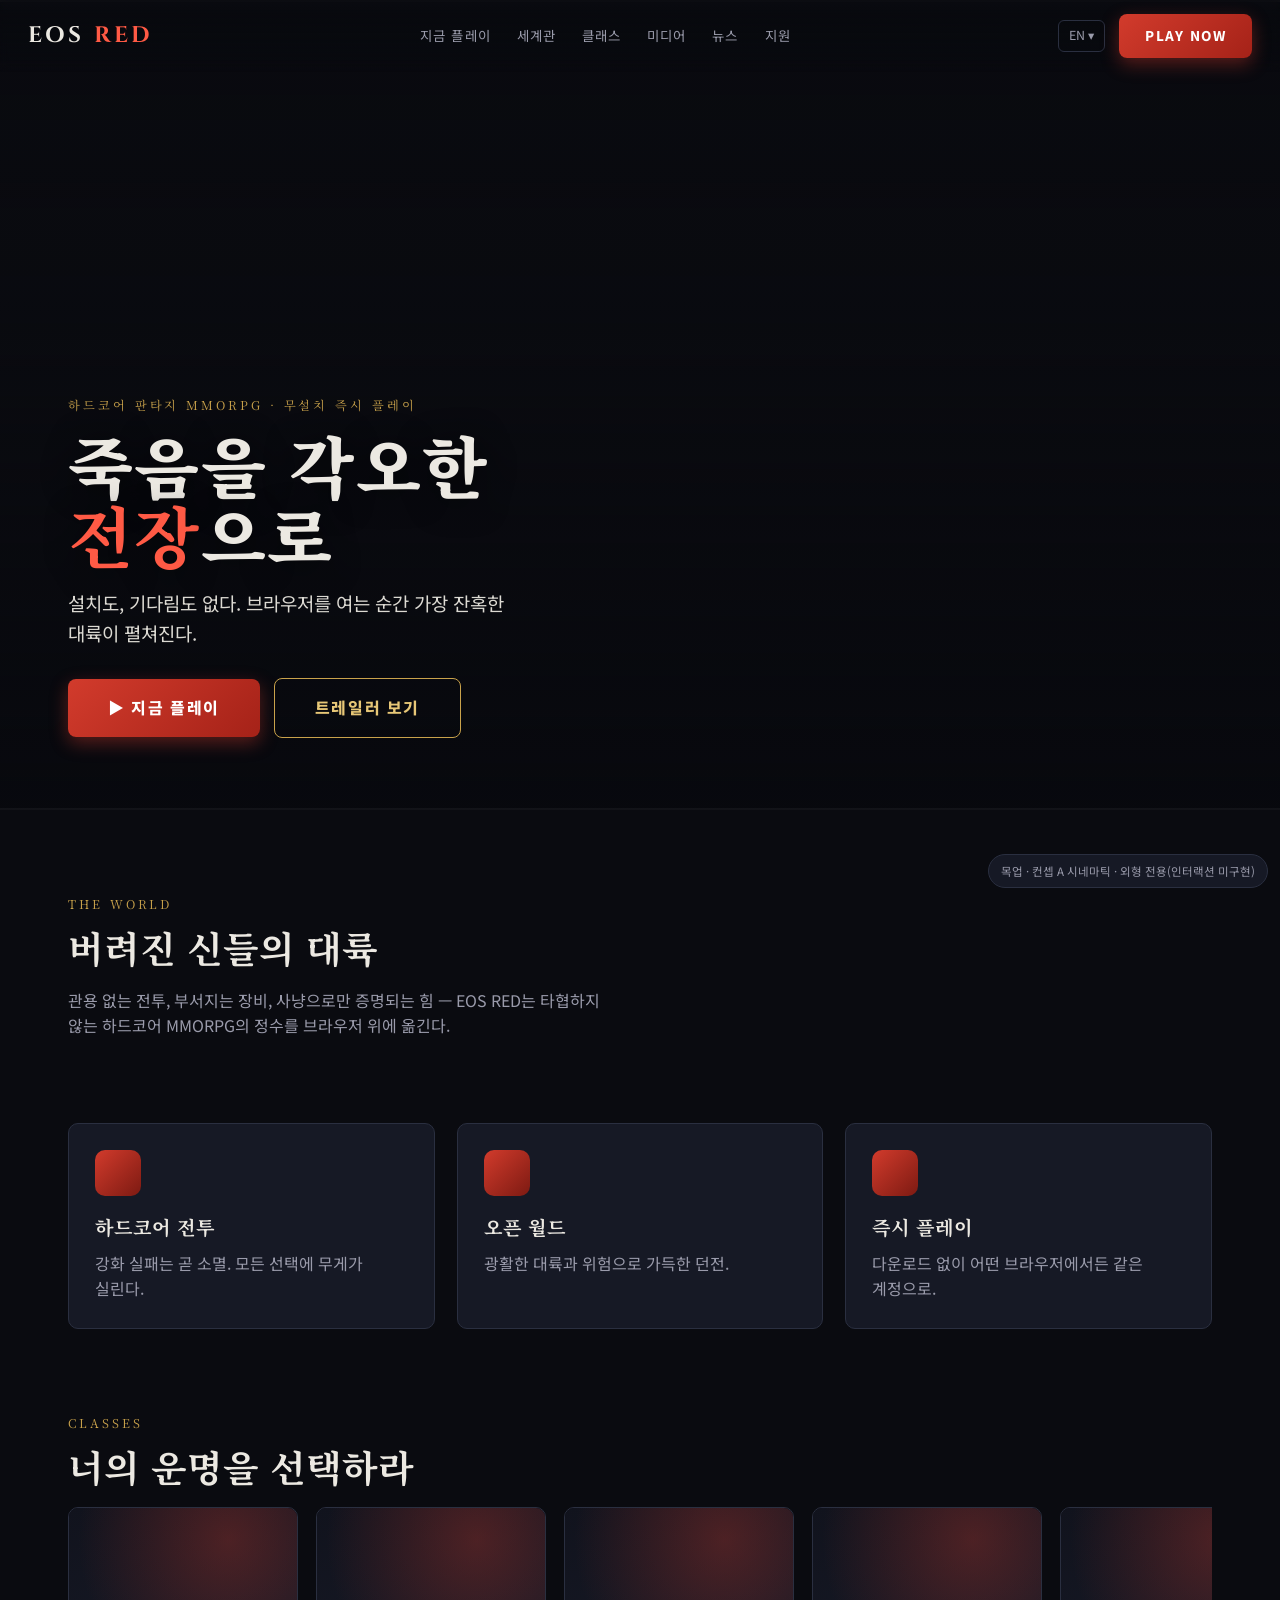
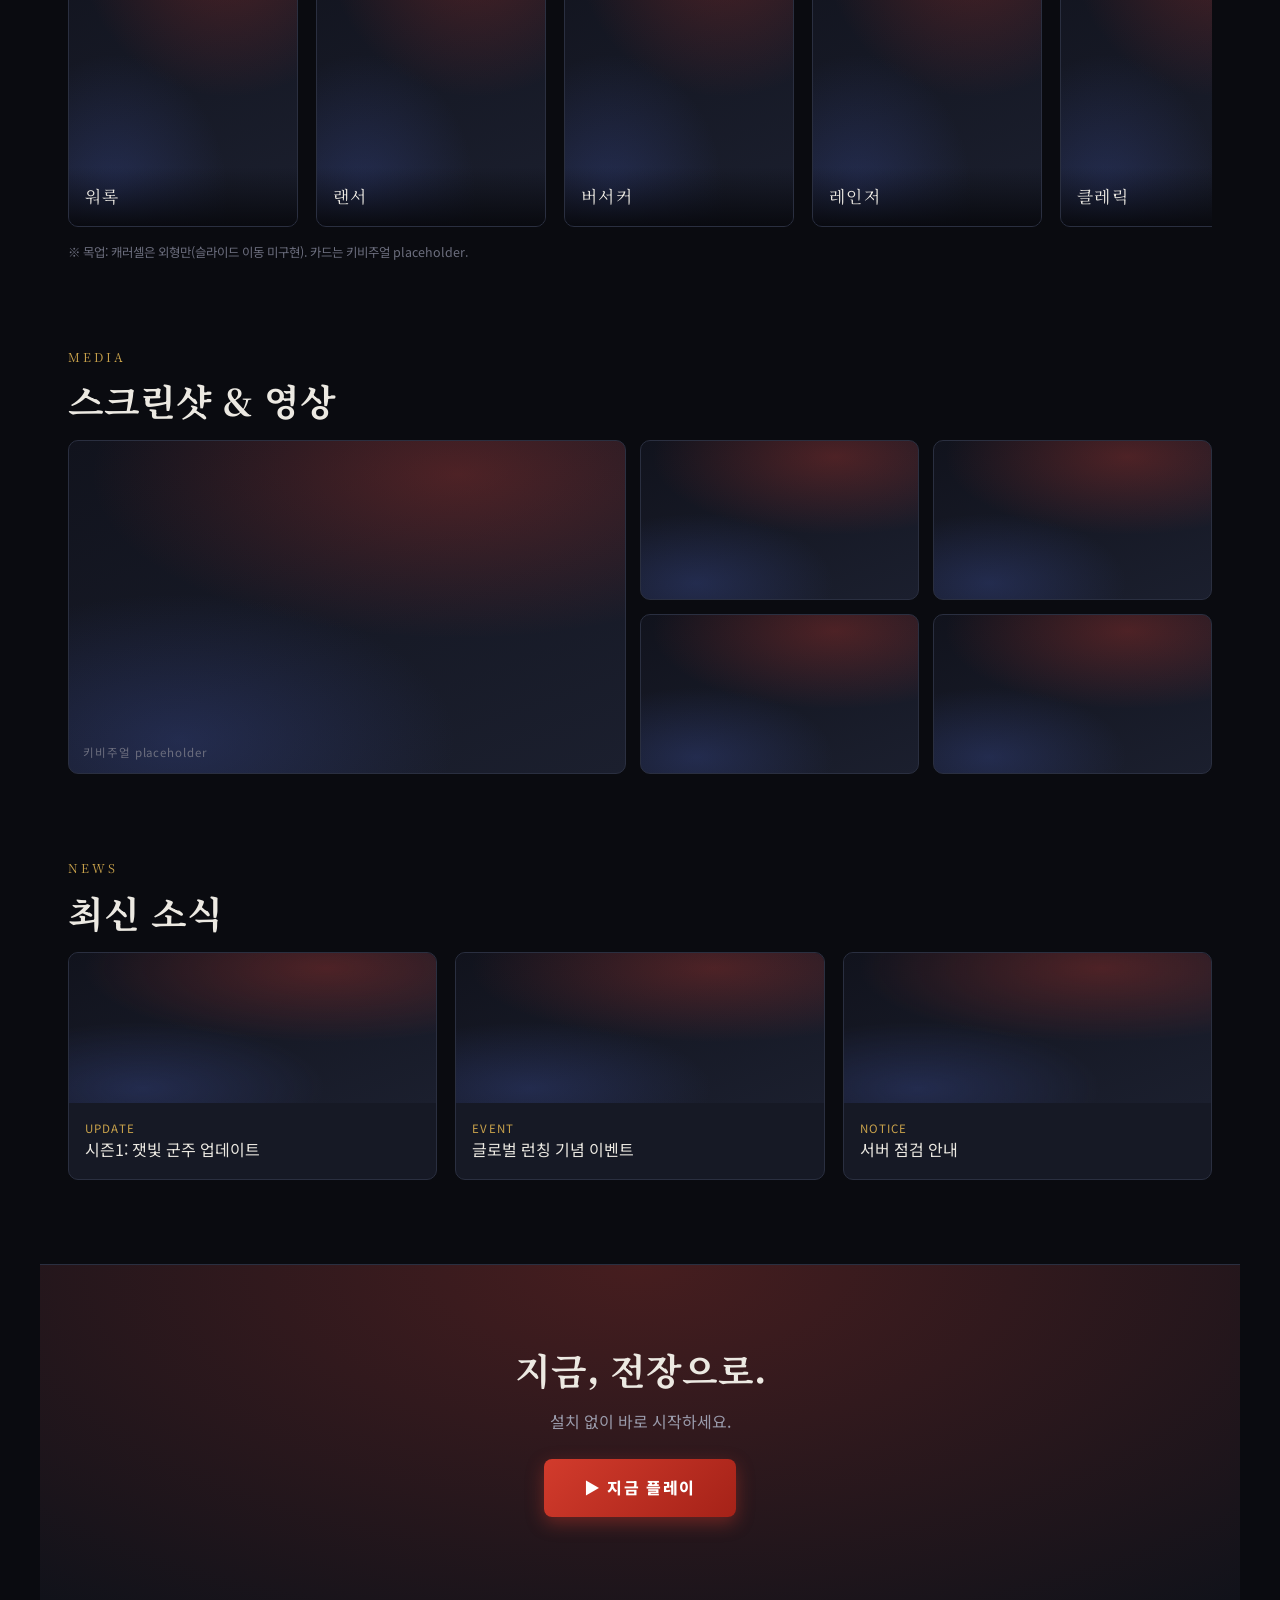
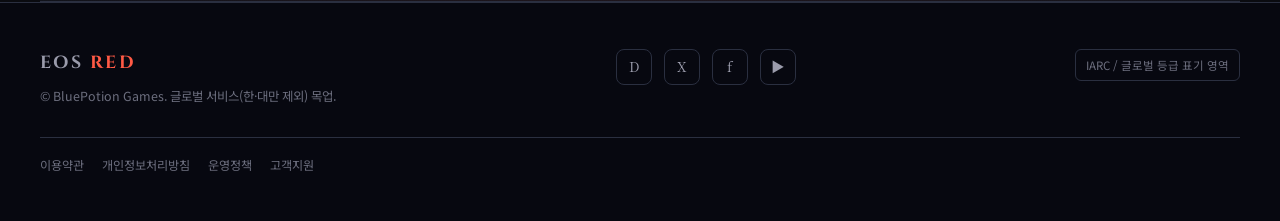
==== concept-a-cinematic.html @ 9f04b6b9 "EOS RED 서비스 페이지 컨셉 목업 (A/B/C · instant play + 하드코어 MMORPG)" ====
<!doctype html>
<html lang="ko">
<head>
<meta charset="utf-8">
<meta name="viewport" content="width=device-width,initial-scale=1">
<title>EOS RED — 컨셉 A · 시네마틱 임머전형 (목업)</title>
<link rel="preconnect" href="https://fonts.googleapis.com">
<link rel="preconnect" href="https://fonts.gstatic.com" crossorigin>
<link href="https://fonts.googleapis.com/css2?family=Cinzel:wght@500;700&family=Noto+Sans+KR:wght@400;500;700&display=swap" rel="stylesheet">
<link rel="stylesheet" href="css/style.css">
<style>
/* 컨셉 A 특화 — 시네마틱 풀스크린 */
.hero-cine{position:relative;height:var(--hero-h);min-height:580px;display:flex;align-items:flex-end;overflow:hidden}
.hero-cine::after{content:"";position:absolute;inset:0;z-index:1;background:linear-gradient(180deg,rgba(8,9,14,.35),rgba(8,9,14,.1) 38%,rgba(8,9,14,.96))}
.hero-cine .hero-content{position:relative;z-index:2;max-width:var(--maxw);margin:0 auto;width:100%;padding:0 28px 72px}
.hero-title{font-family:var(--font-head);font-weight:900;font-size:4.2rem;line-height:1.05;letter-spacing:.02em;text-shadow:0 4px 30px rgba(0,0,0,.7)}
.hero-title b{color:var(--red-2)}
.hero-sub{margin:18px 0 30px;font-size:1.18rem;color:#dcdad3;max-width:48ch}
.hero-cta{display:flex;gap:14px;align-items:center;flex-wrap:wrap}
.feat-3{display:grid;grid-template-columns:repeat(3,1fr);gap:22px}
.feat-card{background:var(--panel);border:1px solid var(--line);border-radius:var(--radius);padding:26px}
.feat-card .ic{width:46px;height:46px;border-radius:10px;background:linear-gradient(135deg,var(--red),#7d1a12);margin-bottom:16px}
.feat-card h3{font-family:var(--font-head);font-size:1.2rem;margin-bottom:8px}
.class-rail{display:flex;gap:18px;overflow:hidden;padding-bottom:6px}
.class-card{flex:0 0 230px;height:320px;border-radius:var(--radius);position:relative;overflow:hidden;border:1px solid var(--line)}
.class-card .kv{position:absolute;inset:0;border:0;border-radius:0}
.class-card .cap{position:absolute;left:0;right:0;bottom:0;padding:16px;background:linear-gradient(0deg,rgba(8,9,14,.96),transparent);font-family:var(--font-head);letter-spacing:.08em;font-size:1.05rem}
.gallery{display:grid;grid-template-columns:2fr 1fr 1fr;grid-auto-rows:160px;gap:14px}
.gallery .kv:first-child{grid-row:span 2}
.news-list{display:grid;grid-template-columns:repeat(3,1fr);gap:18px}
.news-card{background:var(--panel);border:1px solid var(--line);border-radius:var(--radius);overflow:hidden}
.news-card .kv{height:150px;border:0;border-radius:0}
.news-card .body{padding:16px}
.news-card .tag{color:var(--gold);font-size:.72rem;letter-spacing:.1em;text-transform:uppercase}
.cta-band{text-align:center;background:radial-gradient(80% 130% at 50% 0,rgba(210,59,44,.28),transparent),var(--bg2);border-top:1px solid var(--line);border-bottom:1px solid var(--line)}
@media(max-width:860px){.feat-3,.news-list{grid-template-columns:1fr}.gallery{grid-template-columns:1fr 1fr}.hero-title{font-size:2.6rem}}
</style>
</head>
<body>
<header class="site-header">
  <div class="brand">EOS <b>RED</b></div>
  <nav class="nav"><a>지금 플레이</a><a>세계관</a><a>클래스</a><a>미디어</a><a>뉴스</a><a>지원</a></nav>
  <div class="header-right"><span class="lang">EN ▾</span><span class="btn btn-play">PLAY NOW</span></div>
</header>

<!-- 풀스크린 시네마틱 히어로 (배경 영상 자동재생·음소거·루프) -->
<section class="hero-cine">
  <div class="video-bg">
    <iframe src="https://www.youtube.com/embed/tDFQ_y1fmzw?autoplay=1&amp;mute=1&amp;loop=1&amp;playlist=tDFQ_y1fmzw&amp;controls=0&amp;showinfo=0&amp;modestbranding=1&amp;rel=0&amp;playsinline=1&amp;disablekb=1" title="EOS RED 시네마틱" allow="autoplay; encrypted-media" allowfullscreen></iframe>
  </div>
  <div class="hero-content">
    <div class="eyebrow">하드코어 판타지 MMORPG · 무설치 즉시 플레이</div>
    <h1 class="hero-title">죽음을 각오한<br><b>전장</b>으로</h1>
    <p class="hero-sub">설치도, 기다림도 없다. 브라우저를 여는 순간 가장 잔혹한 대륙이 펼쳐진다.</p>
    <div class="hero-cta">
      <span class="btn btn-play btn-lg">▶ 지금 플레이</span>
      <span class="btn btn-ghost btn-lg">트레일러 보기</span>
    </div>
  </div>
</section>

<section class="section">
  <div class="eyebrow">The World</div>
  <h2 class="h2">버려진 신들의 대륙</h2>
  <p class="lead">관용 없는 전투, 부서지는 장비, 사냥으로만 증명되는 힘 — EOS RED는 타협하지 않는 하드코어 MMORPG의 정수를 브라우저 위에 옮긴다.</p>
</section>

<section class="section" style="padding-top:0">
  <div class="feat-3">
    <div class="feat-card"><div class="ic"></div><h3>하드코어 전투</h3><p class="lead">강화 실패는 곧 소멸. 모든 선택에 무게가 실린다.</p></div>
    <div class="feat-card"><div class="ic"></div><h3>오픈 월드</h3><p class="lead">광활한 대륙과 위험으로 가득한 던전.</p></div>
    <div class="feat-card"><div class="ic"></div><h3>즉시 플레이</h3><p class="lead">다운로드 없이 어떤 브라우저에서든 같은 계정으로.</p></div>
  </div>
</section>

<section class="section" style="padding-top:0">
  <div class="eyebrow">Classes</div>
  <h2 class="h2">너의 운명을 선택하라</h2>
  <div class="class-rail">
    <div class="class-card"><div class="kv"></div><div class="cap">워록</div></div>
    <div class="class-card"><div class="kv"></div><div class="cap">랜서</div></div>
    <div class="class-card"><div class="kv"></div><div class="cap">버서커</div></div>
    <div class="class-card"><div class="kv"></div><div class="cap">레인저</div></div>
    <div class="class-card"><div class="kv"></div><div class="cap">클레릭</div></div>
  </div>
  <p class="note" style="margin-top:10px">※ 목업: 캐러셀은 외형만(슬라이드 이동 미구현). 카드는 키비주얼 placeholder.</p>
</section>

<section class="section" style="padding-top:0">
  <div class="eyebrow">Media</div>
  <h2 class="h2">스크린샷 & 영상</h2>
  <div class="gallery">
    <div class="kv"><span class="kv-label">키비주얼 placeholder</span></div>
    <div class="kv"></div><div class="kv"></div><div class="kv"></div><div class="kv"></div>
  </div>
</section>

<section class="section" style="padding-top:0">
  <div class="eyebrow">News</div>
  <h2 class="h2">최신 소식</h2>
  <div class="news-list">
    <div class="news-card"><div class="kv"></div><div class="body"><div class="tag">Update</div><p>시즌1: 잿빛 군주 업데이트</p></div></div>
    <div class="news-card"><div class="kv"></div><div class="body"><div class="tag">Event</div><p>글로벌 런칭 기념 이벤트</p></div></div>
    <div class="news-card"><div class="kv"></div><div class="body"><div class="tag">Notice</div><p>서버 점검 안내</p></div></div>
  </div>
</section>

<section class="section cta-band">
  <h2 class="h2">지금, 전장으로.</h2>
  <p class="lead" style="margin:0 auto 24px">설치 없이 바로 시작하세요.</p>
  <span class="btn btn-play btn-lg">▶ 지금 플레이</span>
</section>

<footer class="site-footer">
  <div class="footer-inner">
    <div><div class="brand" style="font-size:1.1rem;margin-bottom:10px">EOS <b>RED</b></div>
      <div class="note">© BluePotion Games. 글로벌 서비스(한·대만 제외) 목업.</div></div>
    <div class="social"><span>D</span><span>X</span><span>f</span><span>▶</span></div>
    <div class="rating">IARC / 글로벌 등급 표기 영역</div>
    <div class="legal"><span>이용약관</span><span>개인정보처리방침</span><span>운영정책</span><span>고객지원</span></div>
  </div>
</footer>

<div class="mock-flag">목업 · 컨셉 A 시네마틱 · 외형 전용(인터랙션 미구현)</div>
</body>
</html>
---- css/style.css ----
/* EOS_Red 서비스 페이지 목업 — 공통 디자인 시스템
   대상: 한·대만 제외 글로벌(1차 아시아) / 다크 하드코어 판타지 MMORPG
   ※ 정적 목업: 메뉴·버튼은 외형만(페이지 이동·확대 등 인터랙션 미구현) */
@import url('https://fonts.googleapis.com/css2?family=Noto+Serif+KR:wght@500;700;900&display=swap');

:root{
  --bg:#0a0b10; --bg2:#10121a; --panel:#161925; --panel2:#1d2130;
  --line:#2a2f40;
  --gold:#c9a24b; --gold-2:#e7c777;
  --red:#d23b2c; --red-2:#ff5a45;
  --text:#ece9e2; --muted:#9a9bab; --dim:#6c6e7e;
  --maxw:1200px; --hero-h:90vh; --radius:10px;
  --shadow:0 10px 30px rgba(0,0,0,.45);
  --font-head:'Noto Serif KR',serif;
  --font-logo:'Cinzel',serif;
  --font-body:'Noto Sans KR','Noto Sans',system-ui,sans-serif;
}
*{box-sizing:border-box;margin:0;padding:0}
html{scroll-behavior:smooth}
body{background:var(--bg);color:var(--text);font-family:var(--font-body);line-height:1.6;-webkit-font-smoothing:antialiased;word-break:keep-all;overflow-wrap:break-word}
img{max-width:100%;display:block}
a{color:inherit;text-decoration:none}
/* 목업: 클릭 비활성(외형 전용) */
.nav a,.btn,.lang{cursor:default;user-select:none}

/* ===== 헤더 ===== */
.site-header{position:fixed;top:0;left:0;right:0;z-index:50;display:flex;align-items:center;justify-content:space-between;
  padding:14px 28px;background:linear-gradient(180deg,rgba(8,9,14,.94),rgba(8,9,14,0));backdrop-filter:blur(4px)}
.brand{font-family:var(--font-logo);font-weight:700;font-size:1.4rem;letter-spacing:.14em;white-space:nowrap}
.brand b{color:var(--red-2)}
.nav{display:flex;gap:26px;font-size:.84rem;letter-spacing:.08em;text-transform:uppercase;color:var(--muted)}
.nav a:hover{color:var(--text)}
.header-right{display:flex;align-items:center;gap:14px}
.lang{font-size:.78rem;color:var(--muted);border:1px solid var(--line);padding:5px 10px;border-radius:6px}
.btn{display:inline-flex;align-items:center;gap:8px;font-family:var(--font-body);font-weight:800;letter-spacing:.1em;
  text-transform:uppercase;padding:11px 26px;border-radius:8px;border:0;font-size:.84rem}
.btn-play{background:linear-gradient(135deg,var(--red),#a52218);color:#fff;box-shadow:0 6px 18px rgba(210,59,44,.4)}
.btn-ghost{background:transparent;border:1px solid var(--gold);color:var(--gold-2)}
.btn-gold{background:linear-gradient(135deg,var(--gold-2),var(--gold));color:#1a1406}
.btn-lg{padding:16px 40px;font-size:1rem}

/* ===== 공통 섹션 ===== */
.section{max-width:var(--maxw);margin:0 auto;padding:84px 28px}
.eyebrow{font-family:var(--font-head);color:var(--gold);letter-spacing:.24em;text-transform:uppercase;font-size:.76rem;margin-bottom:14px}
.h2{font-family:var(--font-head);font-weight:700;font-size:2.3rem;line-height:1.15;margin-bottom:18px}
.lead{color:var(--muted);max-width:62ch}
.note{color:var(--dim);font-size:.78rem}

/* 키비주얼 placeholder (실제 게임 아트 부재 → 그라데이션 대체) */
.kv{position:relative;border-radius:var(--radius);overflow:hidden;border:1px solid var(--line);
  background:
   radial-gradient(120% 90% at 70% 10%,rgba(210,59,44,.30),transparent 55%),
   radial-gradient(90% 80% at 20% 90%,rgba(60,80,160,.32),transparent 55%),
   linear-gradient(160deg,#11131d,#1b1f2e)}
.kv-label{position:absolute;left:14px;bottom:12px;font-size:.72rem;color:var(--dim);letter-spacing:.08em}

/* 영상 영역 */
.video-wrap{position:relative;width:100%;height:100%;overflow:hidden;background:#000}
.video-wrap video,.video-wrap iframe{width:100%;height:100%;object-fit:cover;border:0;display:block}
.video-pending{position:absolute;inset:0;display:flex;flex-direction:column;gap:12px;align-items:center;justify-content:center;
  text-align:center;padding:20px;color:var(--muted);
  background:radial-gradient(80% 80% at 50% 35%,rgba(210,59,44,.22),transparent),linear-gradient(160deg,#0c0e16,#15182433)}
.play-badge{width:74px;height:74px;border-radius:50%;border:2px solid var(--gold);display:flex;align-items:center;justify-content:center;color:var(--gold-2);font-size:1.3rem}

/* 배경 풀커버 영상(16:9를 화면에 꽉 차게) — pointer-events 차단(외형 전용, 클릭 불가) */
.video-bg{position:absolute;inset:0;overflow:hidden;pointer-events:none}
.video-bg iframe{position:absolute;top:50%;left:50%;width:max(100%,177.78vh);height:max(100%,56.25vw);transform:translate(-50%,-50%)}
/* 16:9 인라인 영상(트레일러 섹션용) */
.video-16x9{position:relative;aspect-ratio:16/9;border-radius:var(--radius);overflow:hidden;border:1px solid var(--line);background:#000}
.video-16x9 iframe{position:absolute;inset:0;width:100%;height:100%}

/* 푸터 */
.site-footer{border-top:1px solid var(--line);background:#070810;padding:46px 28px;color:var(--muted);font-size:.85rem}
.footer-inner{max-width:var(--maxw);margin:0 auto;display:flex;flex-wrap:wrap;justify-content:space-between;gap:24px;align-items:flex-start}
.social{display:flex;gap:12px}
.social span{width:36px;height:36px;border:1px solid var(--line);border-radius:8px;display:flex;align-items:center;justify-content:center;font-family:var(--font-head)}
.rating{border:1px solid var(--line);padding:6px 10px;border-radius:6px;font-size:.72rem;color:var(--dim)}
.legal{width:100%;border-top:1px solid var(--line);padding-top:18px;margin-top:6px;color:var(--dim);font-size:.76rem;display:flex;gap:18px;flex-wrap:wrap}

/* 목업 배지 */
.mock-flag{position:fixed;right:12px;bottom:12px;z-index:99;background:var(--panel);border:1px solid var(--line);
  color:var(--muted);font-size:.72rem;padding:7px 12px;border-radius:20px}

@media(max-width:860px){
  .nav{display:none}
  .h2{font-size:1.8rem}
}
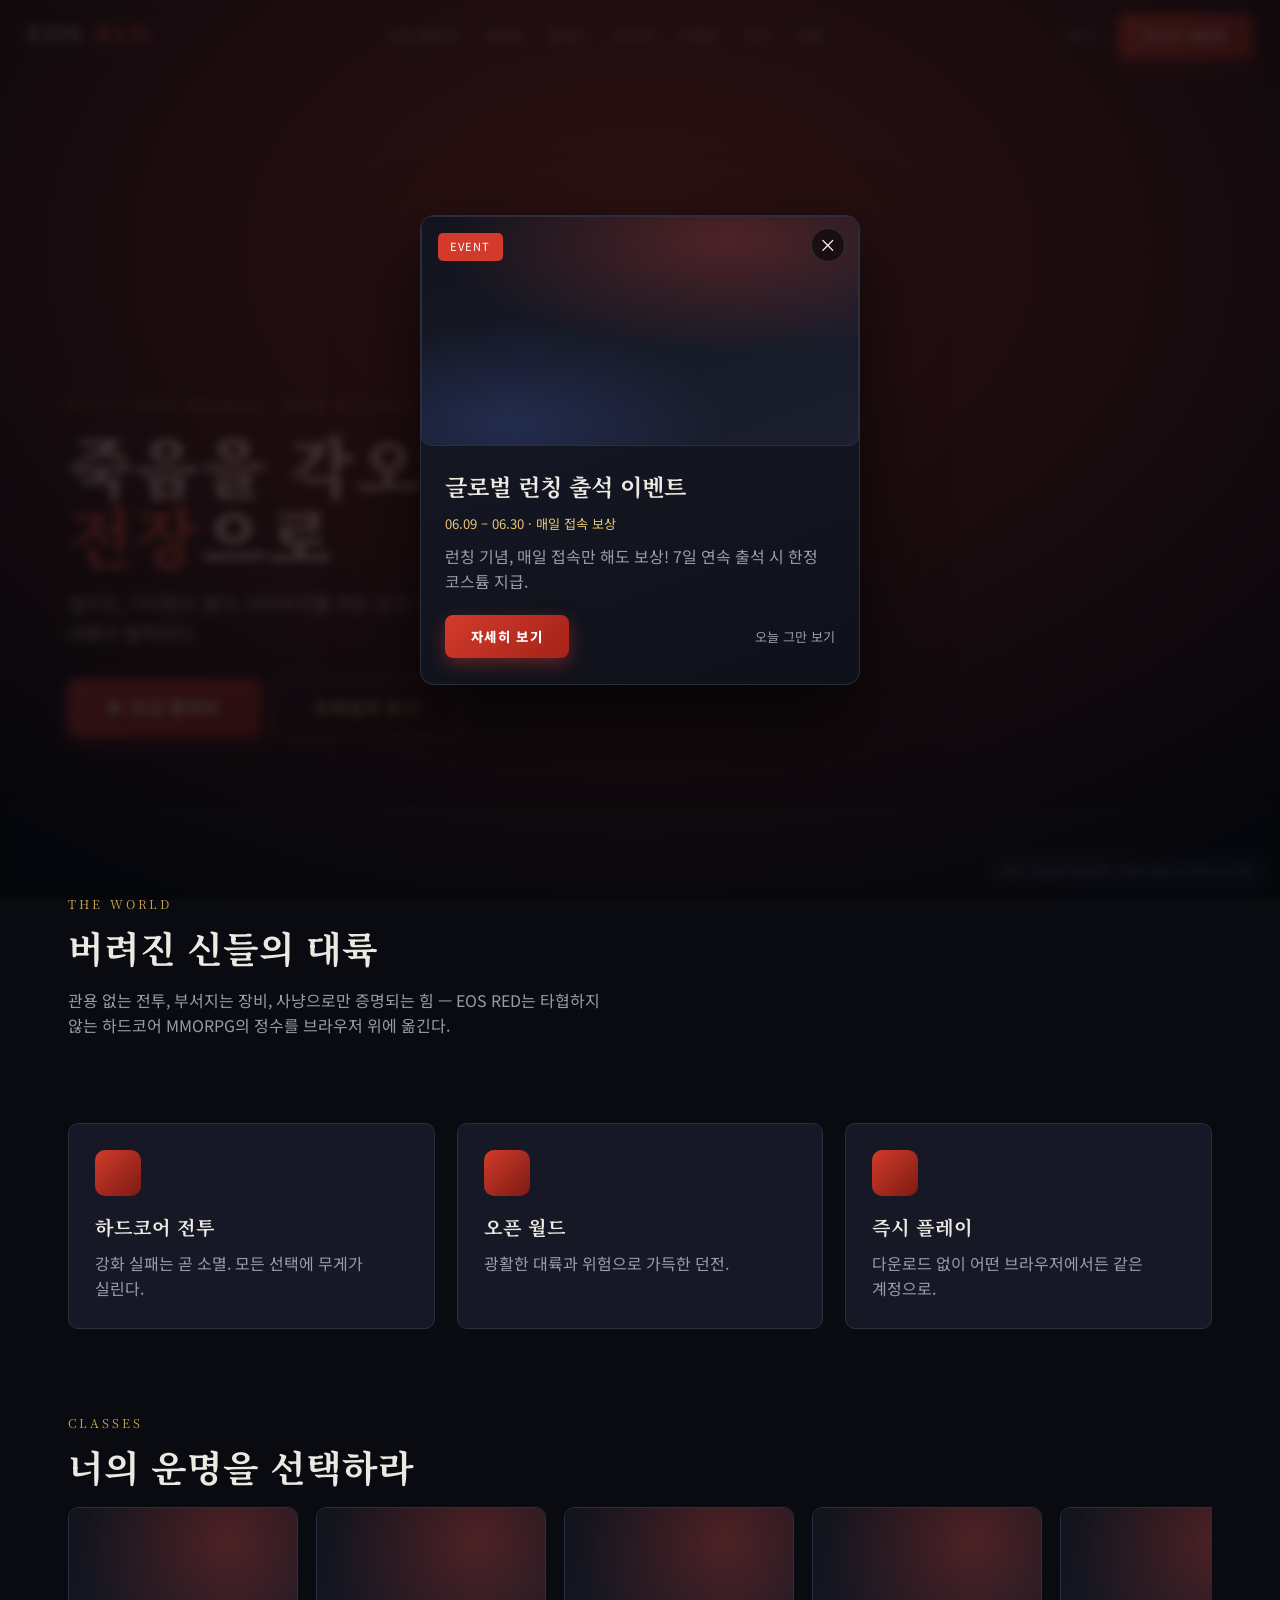
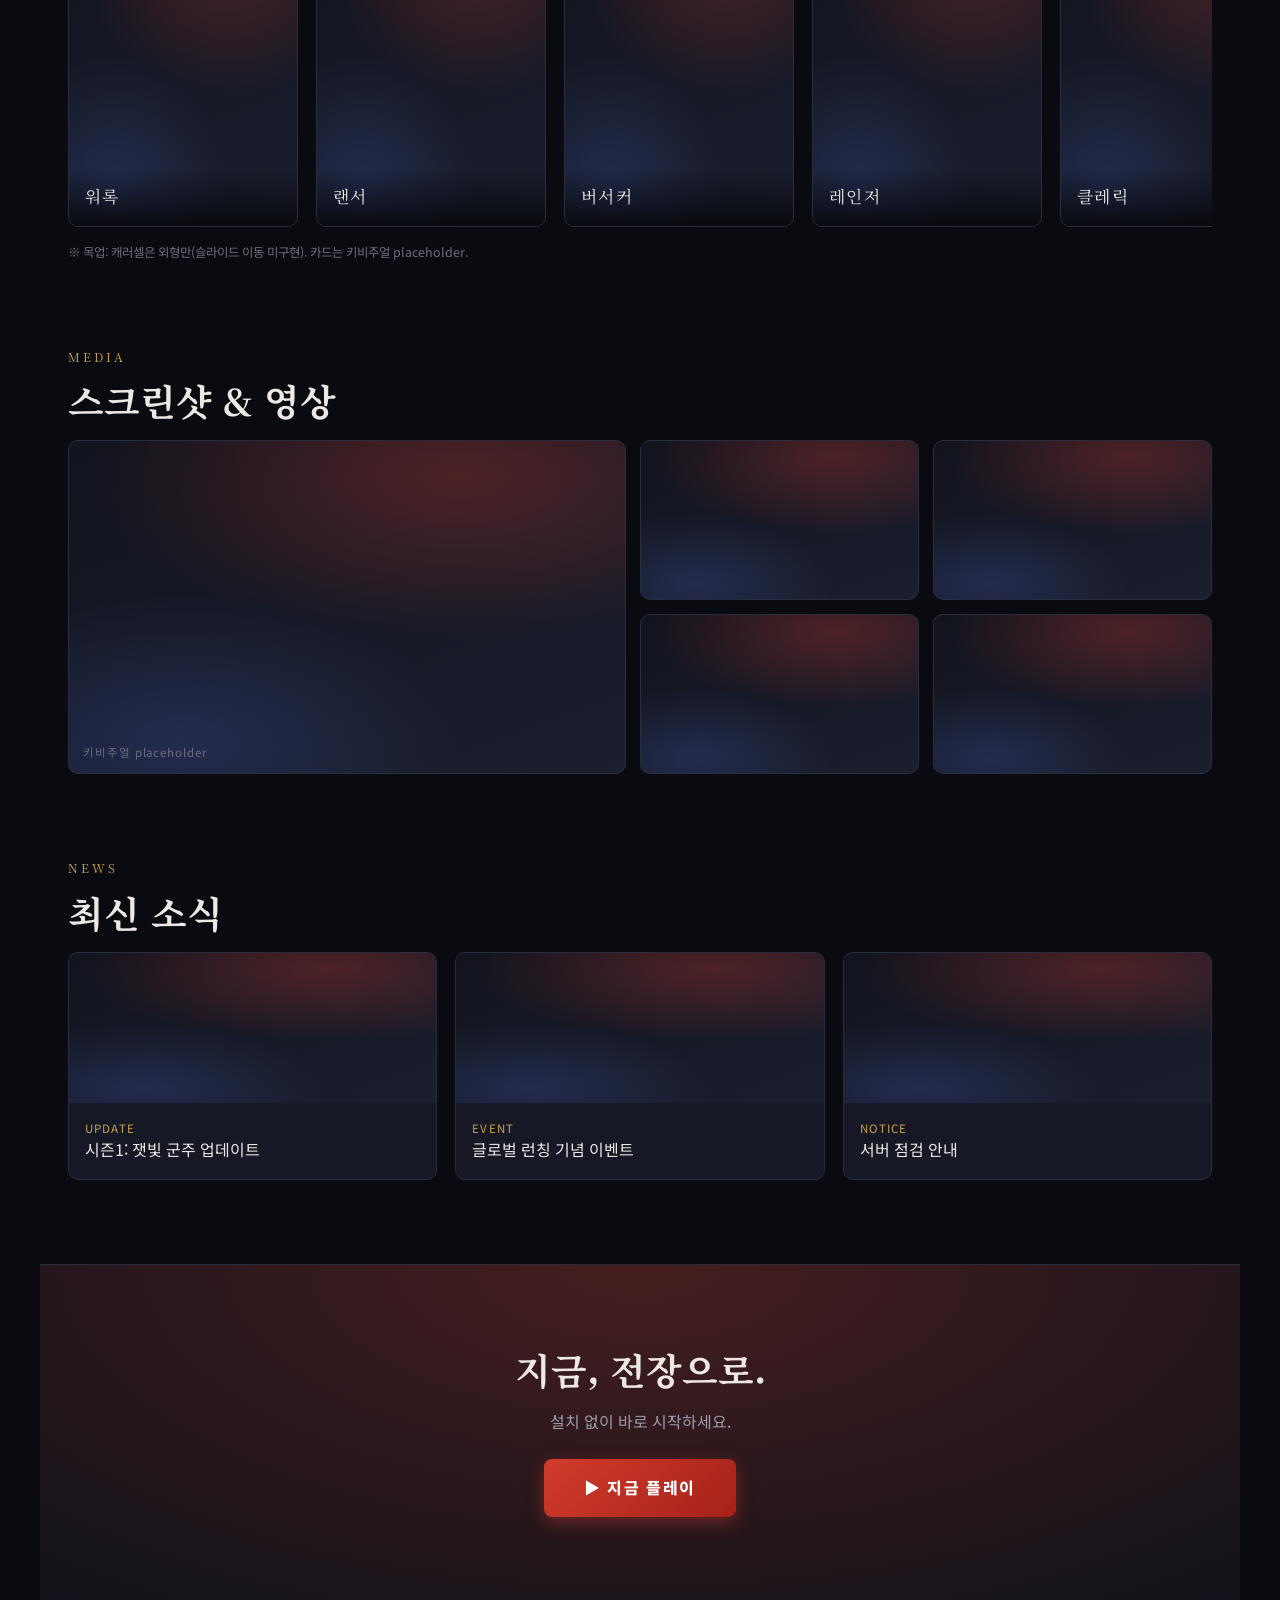
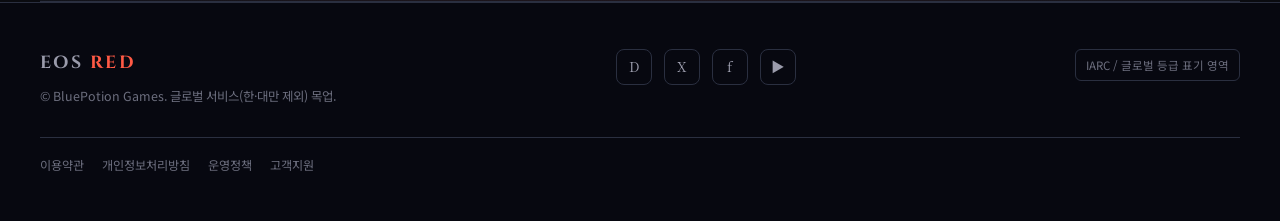
==== commit 8abb1be8: "이벤트 페이지·팝업 추가 + 디자인 퀄리티업(그레인·모션·호버·모달) [frontend-design]" ====
--- a/concept-a-cinematic.html
+++ b/concept-a-cinematic.html
@@ -37,9 +37,27 @@
 </style>
 </head>
 <body>
+<!-- 이벤트 팝업 (접속 시 노출 · CSS 토글로 닫기, JS 없음) -->
+<input type="checkbox" id="evt-pop" class="evt-toggle" checked>
+<div class="evt-modal">
+  <div class="evt-modal-card">
+    <label for="evt-pop" class="evt-close-x" title="닫기">×</label>
+    <div class="evt-modal-kv kv"><span class="tag">EVENT</span></div>
+    <div class="evt-modal-body">
+      <h3>글로벌 런칭 출석 이벤트</h3>
+      <p class="period">06.09 – 06.30 · 매일 접속 보상</p>
+      <p class="lead">런칭 기념, 매일 접속만 해도 보상! 7일 연속 출석 시 한정 코스튬 지급.</p>
+      <div class="evt-modal-actions">
+        <a href="event.html" class="btn btn-play">자세히 보기</a>
+        <label for="evt-pop" style="cursor:pointer">오늘 그만 보기</label>
+      </div>
+    </div>
+  </div>
+</div>
+
 <header class="site-header">
   <div class="brand">EOS <b>RED</b></div>
-  <nav class="nav"><a>지금 플레이</a><a>세계관</a><a>클래스</a><a>미디어</a><a>뉴스</a><a>지원</a></nav>
+  <nav class="nav"><a>지금 플레이</a><a>세계관</a><a>클래스</a><a>미디어</a><a href="event.html">이벤트</a><a>뉴스</a><a>지원</a></nav>
   <div class="header-right"><span class="lang">EN ▾</span><span class="btn btn-play">PLAY NOW</span></div>
 </header>
 
--- a/css/style.css
+++ b/css/style.css
@@ -85,3 +85,67 @@
   .nav{display:none}
   .h2{font-size:1.8rem}
 }
+
+/* ============================================================
+   디자인 퀄리티업 (frontend-design)
+   ============================================================ */
+
+/* 화면 전체 그레인/노이즈 — 다크 판타지 질감 (콘텐츠 위 아주 옅게) */
+body::after{content:"";position:fixed;inset:0;z-index:9998;pointer-events:none;opacity:.05;mix-blend-mode:overlay;
+  background-image:url("data:image/svg+xml,%3Csvg xmlns='http://www.w3.org/2000/svg' width='160' height='160'%3E%3Cfilter id='n'%3E%3CfeTurbulence type='fractalNoise' baseFrequency='0.85' numOctaves='3' stitchTiles='stitch'/%3E%3C/filter%3E%3Crect width='100%25' height='100%25' filter='url(%23n)'/%3E%3C/svg%3E")}
+
+/* 모션 — 로드 시 staggered 등장 + CTA 글로우 */
+@keyframes evtFadeUp{from{opacity:0;transform:translateY(26px)}to{opacity:1;transform:none}}
+@keyframes evtGlow{0%,100%{box-shadow:0 6px 18px rgba(210,59,44,.4)}50%{box-shadow:0 10px 34px rgba(210,59,44,.72)}}
+.hero-content,.hero-c .inner,.banner-cap{animation:evtFadeUp .9s cubic-bezier(.2,.7,.2,1) both}
+.section{animation:evtFadeUp .8s ease both}
+.btn-play{animation:evtGlow 3.4s ease-in-out infinite}
+
+/* 호버 폴리시 (외형 효과 — 페이지 이동 아님) */
+.btn{transition:transform .18s ease,filter .18s ease,box-shadow .18s ease}
+.btn:hover{transform:translateY(-2px);filter:brightness(1.12)}
+.kv,.news-card,.feat-card,.feat-slide,.class-card,.mod,.ccard{transition:transform .25s ease,box-shadow .25s ease,border-color .25s ease}
+.news-card:hover,.feat-card:hover,.feat-slide:hover,.mod:hover,.ccard:hover{transform:translateY(-4px);border-color:var(--gold);box-shadow:0 16px 40px rgba(0,0,0,.5)}
+.class-card:hover{transform:translateY(-6px) scale(1.02);box-shadow:0 20px 44px rgba(0,0,0,.6)}
+.nav a{position:relative;transition:color .18s}
+.nav a::after{content:"";position:absolute;left:0;right:100%;bottom:-6px;height:2px;background:linear-gradient(90deg,var(--red),var(--gold));transition:right .28s ease}
+.nav a:hover::after{right:0}
+
+/* 헤더 하단 골드 라인 */
+.site-header{background-image:linear-gradient(180deg,rgba(8,9,14,.94),rgba(8,9,14,0)),linear-gradient(90deg,transparent,rgba(201,162,75,.28),transparent);background-repeat:no-repeat;background-position:top,bottom;background-size:100% 100%,100% 1px}
+
+/* ===== 이벤트 팝업(모달) — CSS 토글(JS 없음): 닫기 라벨 클릭 시 숨김 ===== */
+.evt-toggle{position:fixed;opacity:0;width:0;height:0;pointer-events:none}
+.evt-toggle:not(:checked) ~ .evt-modal{display:none}
+.evt-modal{position:fixed;inset:0;z-index:10000;display:flex;align-items:center;justify-content:center;padding:24px;
+  background:radial-gradient(80% 80% at 50% 28%,rgba(210,59,44,.2),transparent),rgba(6,7,12,.82);backdrop-filter:blur(5px);
+  animation:evtFadeUp .4s ease both}
+.evt-modal-card{position:relative;width:min(440px,92vw);border-radius:14px;overflow:hidden;border:1px solid var(--line);
+  background:linear-gradient(160deg,#171a26,#0f111a);box-shadow:0 30px 80px rgba(0,0,0,.7)}
+.evt-modal-kv{height:230px;position:relative;border-bottom:1px solid var(--line)}
+.evt-modal-kv .tag{position:absolute;left:16px;top:16px;background:var(--red);color:#fff;font-size:.7rem;letter-spacing:.1em;padding:5px 12px;border-radius:5px;text-transform:uppercase}
+.evt-modal-body{padding:22px 24px 26px}
+.evt-modal-body h3{font-family:var(--font-head);font-weight:700;font-size:1.45rem;margin-bottom:8px}
+.evt-modal-body .period{color:var(--gold-2);font-size:.82rem;margin-bottom:10px}
+.evt-modal-actions{display:flex;justify-content:space-between;align-items:center;gap:12px;margin-top:20px;font-size:.82rem;color:var(--muted)}
+.evt-close-x{position:absolute;top:12px;right:14px;z-index:2;width:34px;height:34px;border-radius:50%;border:1px solid var(--line);
+  background:rgba(0,0,0,.55);color:#fff;display:flex;align-items:center;justify-content:center;font-size:1.1rem;cursor:pointer}
+.evt-close-x:hover{background:var(--red)}
+
+/* ===== 이벤트 페이지 ===== */
+.evt-page{max-width:var(--maxw);margin:0 auto;padding:112px 28px 84px}
+.evt-grid{display:grid;grid-template-columns:repeat(auto-fill,minmax(280px,1fr));gap:22px;margin-top:30px}
+.evt-card{border-radius:12px;overflow:hidden;border:1px solid var(--line);background:var(--panel);display:flex;flex-direction:column}
+.evt-card .kv{height:172px;border:0;border-radius:0}
+.evt-card .b{padding:18px;display:flex;flex-direction:column;gap:8px}
+.evt-card .tag{align-self:flex-start;background:rgba(210,59,44,.16);color:var(--red-2);font-size:.68rem;letter-spacing:.08em;padding:4px 10px;border-radius:20px;text-transform:uppercase}
+.evt-card h3{font-family:var(--font-head);font-weight:700;font-size:1.12rem}
+.evt-card .period{color:var(--muted);font-size:.8rem}
+.evt-card .row{display:flex;align-items:center;gap:8px;margin-top:4px}
+.evt-status{font-size:.72rem;padding:3px 10px;border-radius:20px}
+.evt-on{background:rgba(95,209,122,.16);color:#7fe39a}
+.evt-off{background:rgba(120,120,130,.16);color:var(--dim)}
+.evt-detail{margin-top:60px;border-top:1px solid var(--line);padding-top:48px}
+.evt-detail .hero{height:300px;border-radius:14px;position:relative;overflow:hidden;margin-bottom:24px}
+.evt-detail .hero .cap{position:absolute;left:24px;bottom:20px}
+@media(max-width:860px){.evt-modal-kv{height:180px}.evt-detail .hero{height:200px}}
